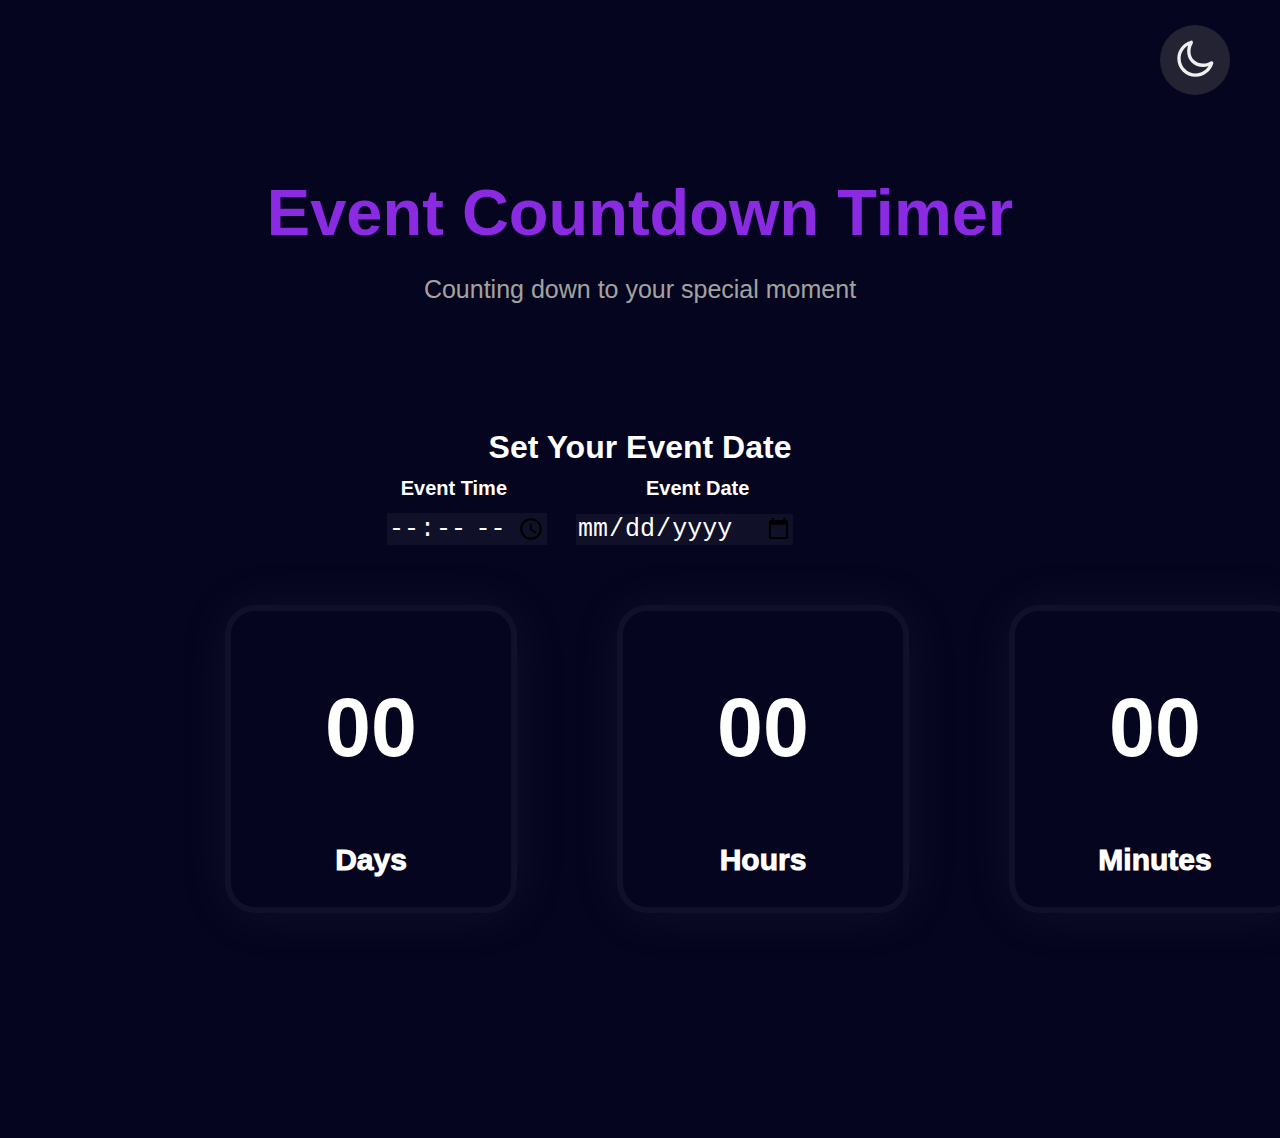
==== index.html @ 4b605a12 "Rename workspace.html to index.html" ====
<!DOCTYPE html>
<html lang="en">
<head>
    <meta charset="UTF-8">
    <meta name="viewport" content="width=device-width, initial-scale=1.0">
    <title>DOM Manipulation Demo</title>
    <link rel="stylesheet" href="workspacecs.css">
</head>
<body>
    <button class="night-theme-btn">
        <img src="icons/moon-svgrepo-com.svg" alt="icon" width = "40" height="40", >        
    </button>

    <div class="holder">
        <div class="important">
            <strong>Event Countdown Timer</strong>
            <p>Counting down to your special moment</p>
        </div>

        <div class="set-event-date">
            <strong>Set Your Event Date</strong>
            <p class="event-date"><br>Event Time</p>
            <p class="event-date">Event Date</p>

            <div class="Date">
                <input id="time" type="time" value="24:00"> 
                <input id="date" type="date">
            </div>
            <p class="countdown_p" id ="countdown_p"></p>
        </div>

        <div class="Countdown">
            <div class="Timer"><h2 id="day">00</h2><p>Days</p></div>
            <div class="Timer"><h2 id="hrs">00</h2><p>Hours</p></div>
            <div class="Timer"><h2 id="min">00</h2><p>Minutes</p></div>
            <div class="Timer"><h2 id="sec">00</h2><p>Seconds</p></div>
        </div>
    </div>
    
    <script src="workspace.mjs"></script>
</body>
</html>
---- workspacecs.css ----
html,
body {
    margin: 0;
    padding: 0;
    background-color: rgb(5, 5, 32); 
    font-family:Arial, Helvetica, sans-serif;
    
}

.important strong {
    color: blueviolet;
    font-size: 65px;
}

.important p {
    color: rgba(225, 225, 211, 0.731);
    font-size: 25px;
}

.holder{ 
    align-items: center;
    justify-content: center;
    display: block;
    margin: 175px;
    text-align: center;
}

.set-event-date{
    display: inline-block;
    color: white;
    font-size: 32px;
    margin-top: 100px;
    /* margin: 100px; */
    
    
}

.set-event-date p {
    display: inline;
    color: white;
    font-size: 20px;

    /* padding: 10px; */
    /* margin-right: 100px; */
    /* padding-right: 100px; */
    /* margin-right: 50px; */
    
}
.event-date{
    padding-right: 130px;
    font-weight: 600;
}

.Date {
    padding-right: 100px;
    
}
.Date input{
    font-size: 25px;
    margin: 10px;
    border: none;
}

.night-theme-btn {
    border: 0;
    position: fixed;
    right: 50px;
    top: 25px;
    background-color: rgba(105, 105, 99, 0.3);
    width: 70px;
    height: 70px;
    border-radius: 100px;
}

.night-theme-btn img {
    filter: invert(1);
}

.Countdown{
    display: flex;
    color: white;
    font-weight: 1000;
    /* padding: 30px; */
    
}

.Timer {
    /* background-color: rgba(105, 105, 99, 0.118); */
    margin: 50px;
    padding: 0px 50px;
    font-size: 55px;
    min-width: 180px;
    border: 6px solid rgba(105, 105, 99, 0.118);
    border-radius: 30px;
    box-shadow: 2px 2px 50px rgba(105, 105, 99, 0.118);;
    
}
.Timer p {
    font-size: 30px;
}

input{
    background-color: rgba(105, 105, 99, 0.118);    
    color: white;
}
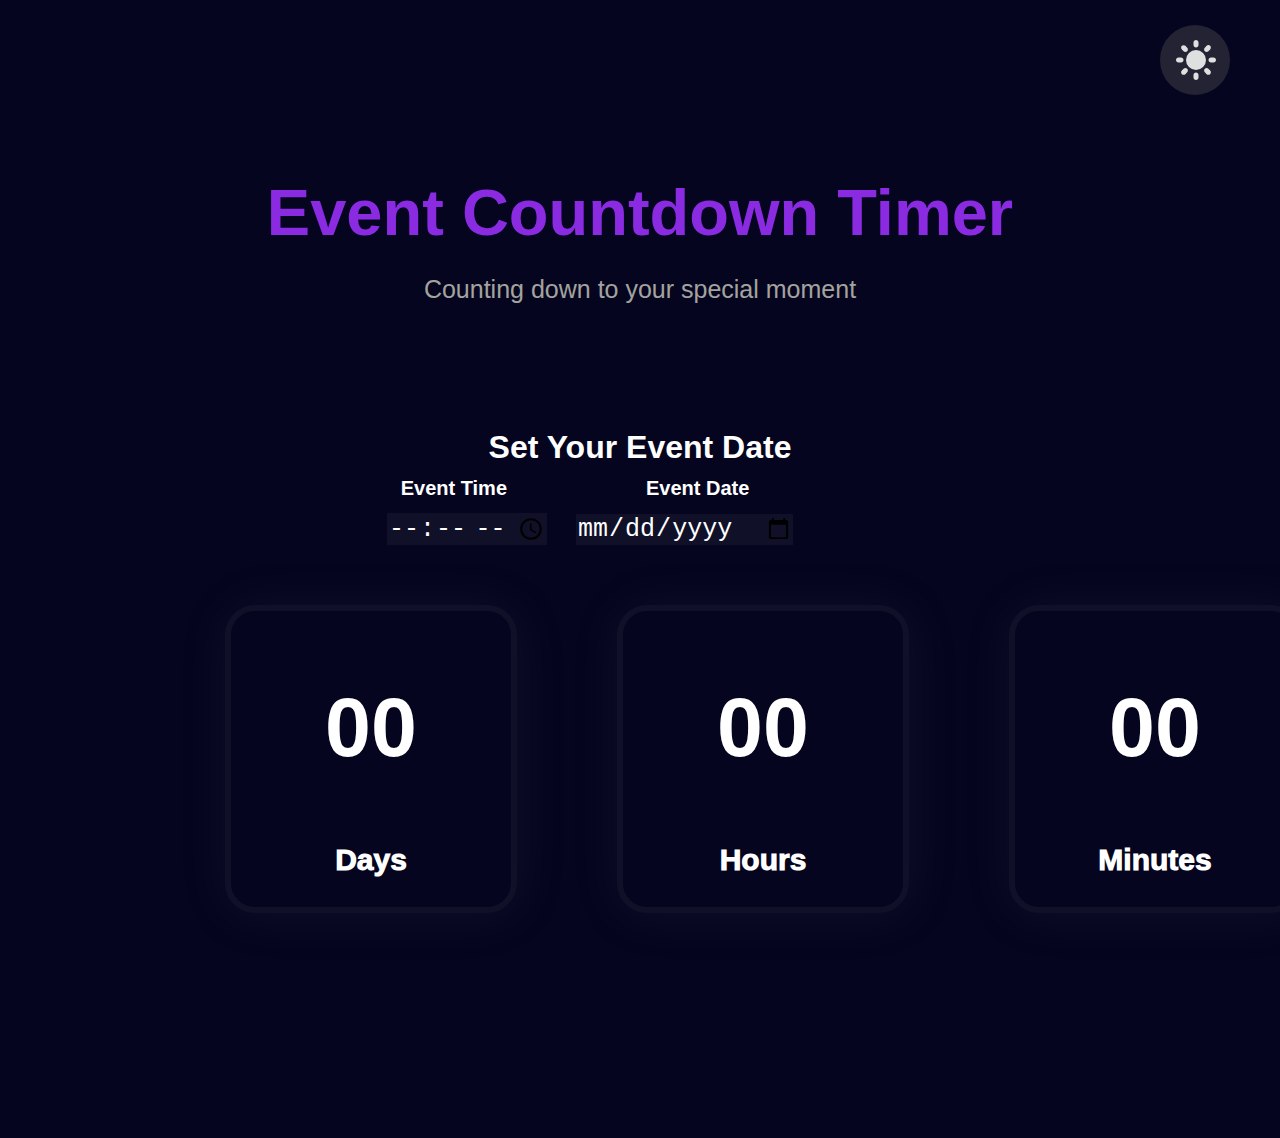
==== commit 11f30d80: "Add files via upload" ====
--- a/index.html
+++ b/index.html
@@ -3,12 +3,14 @@
 <head>
     <meta charset="UTF-8">
     <meta name="viewport" content="width=device-width, initial-scale=1.0">
-    <title>DOM Manipulation Demo</title>
+    <title>Event CountDown Timer</title>
     <link rel="stylesheet" href="workspacecs.css">
+    <link rel="stylesheet" title="theme" href="night-theme.css">
 </head>
 <body>
-    <button class="night-theme-btn">
-        <img src="icons/moon-svgrepo-com.svg" alt="icon" width = "40" height="40", >        
+    <button class="night-theme-btn" id = "submit">
+        <img src="icons/sun-svgrepo-com.svg" style="filter: invert(1);"  class="change-theme" data-theme="light" alt="icon" width = "40" height="40", >        
+        <img src="icons/moon-svgrepo-com.svg" class="change-theme" data-theme="night" alt="icon" width = "40" height="40", >
     </button>
 
     <div class="holder">
@@ -39,4 +41,4 @@
     
     <script src="workspace.mjs"></script>
 </body>
-</html>
+</html>--- a/workspacecs.css
+++ b/workspacecs.css
@@ -2,18 +2,13 @@
 body {
     margin: 0;
     padding: 0;
-    background-color: rgb(5, 5, 32); 
     font-family:Arial, Helvetica, sans-serif;
-    
 }
-
 .important strong {
-    color: blueviolet;
     font-size: 65px;
 }
 
 .important p {
-    color: rgba(225, 225, 211, 0.731);
     font-size: 25px;
 }
 
@@ -27,28 +22,18 @@
 
 .set-event-date{
     display: inline-block;
-    color: white;
     font-size: 32px;
-    margin-top: 100px;
-    /* margin: 100px; */
-    
-    
+    margin-top: 100px;  
 }
 
 .set-event-date p {
     display: inline;
-    color: white;
-    font-size: 20px;
-
-    /* padding: 10px; */
-    /* margin-right: 100px; */
-    /* padding-right: 100px; */
-    /* margin-right: 50px; */
-    
+    font-size: 20px;  
 }
 .event-date{
     padding-right: 130px;
     font-weight: 600;
+
 }
 
 .Date {
@@ -58,49 +43,40 @@
 .Date input{
     font-size: 25px;
     margin: 10px;
-    border: none;
 }
 
-.night-theme-btn {
+.night-theme-btn{
     border: 0;
     position: fixed;
     right: 50px;
     top: 25px;
-    background-color: rgba(105, 105, 99, 0.3);
     width: 70px;
     height: 70px;
-    border-radius: 100px;
+    border-radius: 100px; 
+    transition: filter .4s;
+    cursor: pointer;
 }
 
-.night-theme-btn img {
-    filter: invert(1);
+.night-theme-btn:hover{
+    filter: brightness(50%);
 }
 
 .Countdown{
     display: flex;
-    color: white;
     font-weight: 1000;
-    /* padding: 30px; */
-    
+    max-width: 100px;
 }
 
 .Timer {
-    /* background-color: rgba(105, 105, 99, 0.118); */
     margin: 50px;
     padding: 0px 50px;
     font-size: 55px;
     min-width: 180px;
-    border: 6px solid rgba(105, 105, 99, 0.118);
     border-radius: 30px;
-    box-shadow: 2px 2px 50px rgba(105, 105, 99, 0.118);;
-    
 }
+
 .Timer p {
     font-size: 30px;
 }
 
-input{
-    background-color: rgba(105, 105, 99, 0.118);    
-    color: white;
-}
 
--- a/night-theme.css
+++ b/night-theme.css
@@ -0,0 +1,49 @@
+
+html,
+body {
+    background-color: rgb(5, 5, 32); 
+}
+.important strong {
+    color: blueviolet;
+}
+
+.important p {
+    color: rgba(225, 225, 211, 0.731);
+}
+
+.set-event-date{
+    color: white; 
+}
+
+.set-event-date p {
+    color: white;
+}
+.Date input{
+    border: none;
+}
+.night-theme-btn{
+    background-color: rgba(105, 105, 99, 0.3);
+}
+
+.night-theme-btn-moon{
+    filter: invert(1);
+}
+.Countdown{
+    color: white;
+}
+
+.Timer {
+    border: 6px solid rgba(105, 105, 99, 0.118);
+    box-shadow: 2px 2px 50px rgba(105, 105, 99, 0.118);;
+}
+input{
+    background-color: rgba(105, 105, 99, 0.118);    
+    color: white;
+}
+.change-theme[data-theme = "night"]{
+    display: none; 
+}
+.change-theme[data-theme = "light"]{
+    display: block; 
+    margin: 10px;
+}
